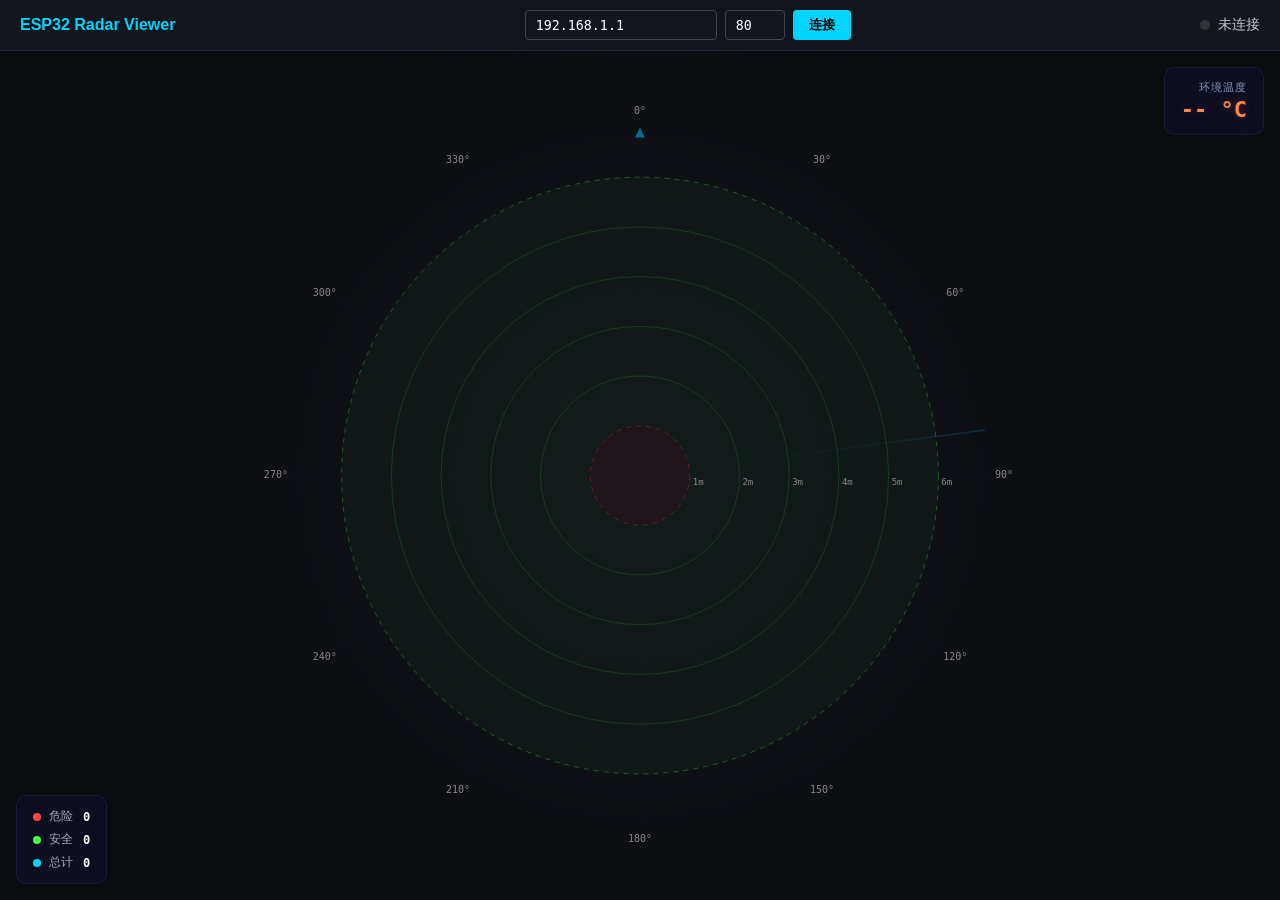
==== data/index.html @ a590099d "功能：引入了较为完整的Web服务，支持浏览器直接访问雷达视图； 重构：规范化了部分文件的命名；重写了README" ====
<!DOCTYPE html>
<html lang="zh-CN">
<head>
    <meta charset="UTF-8">
    <meta name="viewport" content="width=device-width, initial-scale=1.0">
    <title>ESP32 Radar Viewer</title>
    <link rel="stylesheet" href="style.css">
</head>
<body>
    <header>
        <div class="brand">ESP32 Radar Viewer</div>
        <div class="controls">
            <input type="text" id="ipInput" value="192.168.1.1" placeholder="IP">
            <input type="number" id="portInput" value="80" placeholder="Port" style="width:60px">
            <button id="connectBtn" class="btn-connect">连接</button>
        </div>
        <div class="status disconnected">
            <span class="dot"></span>
            <span id="statusText">未连接</span>
        </div>
    </header>
    <main>
        <canvas id="radar-canvas"></canvas>
        <div class="overlay temp-overlay">
            <div class="label">环境温度</div>
            <div class="value" id="tempDisplay">-- °C</div>
        </div>
        <div class="overlay stats-overlay">
            <div class="stat"><span class="stat-dot" style="background:#ff4444"></span>危险 <b id="statDanger">0</b></div>
            <div class="stat"><span class="stat-dot" style="background:#44ff44"></span>安全 <b id="statSafe">0</b></div>
            <div class="stat"><span class="stat-dot" style="background:#00d4ff"></span>总计 <b id="statTotal">0</b></div>
        </div>
    </main>
    <script src="script.js"></script>
</body>
</html>
---- data/style.css ----
:root {
    --bg: #0b0c10;
    --panel: rgba(20,22,29,0.95);
    --text: #c5c6c7;
    --accent: #00d4ff;
    --danger: #ff4444;
    --safe: #44ff44;
    --border: #1f2833;
}

* { margin: 0; padding: 0; box-sizing: border-box; }

body {
    background: var(--bg);
    color: var(--text);
    font-family: "Segoe UI", Roboto, Helvetica, Arial, sans-serif;
    height: 100vh;
    display: flex;
    flex-direction: column;
    overflow: hidden;
}

header {
    padding: 10px 20px;
    background: var(--panel);
    border-bottom: 1px solid var(--border);
    display: flex;
    align-items: center;
    justify-content: space-between;
    flex-shrink: 0;
}

.brand {
    font-weight: bold;
    font-size: 16px;
    color: var(--accent);
}

.controls {
    display: flex;
    gap: 8px;
}

input {
    background: #14161d;
    border: 1px solid #3e4450;
    color: #fff;
    padding: 6px 10px;
    border-radius: 4px;
    font-family: monospace;
    outline: none;
    transition: border-color 0.2s;
}
input:focus { border-color: var(--accent); }

button {
    padding: 6px 16px;
    border: none;
    border-radius: 4px;
    cursor: pointer;
    font-weight: bold;
    transition: opacity 0.2s;
}
button:hover { opacity: 0.9; }
.btn-connect    { background: var(--accent); color: #000; }
.btn-disconnect { background: var(--danger);  color: #fff; }

.status {
    font-size: 14px;
    display: flex;
    align-items: center;
    gap: 8px;
}

.dot {
    width: 10px; height: 10px;
    border-radius: 50%;
    background: #333;
}
.connected   .dot { background: var(--safe);  box-shadow: 0 0 8px var(--safe);  }
.connecting  .dot { background: #ffaa00;      animation: blink 0.8s infinite;     }
.error       .dot { background: var(--danger); box-shadow: 0 0 8px var(--danger); }
@keyframes blink { 0%,100% { opacity: 1; } 50% { opacity: 0.3; } }

main {
    flex: 1;
    position: relative;
    overflow: hidden;
    background: radial-gradient(circle at center, #13151b 0%, var(--bg) 70%);
}

canvas {
    display: block;
    width: 100%;
    height: 100%;
}

.overlay {
    position: absolute;
    background: rgba(15,15,40,0.75);
    backdrop-filter: blur(10px);
    border: 1px solid rgba(100,100,200,0.15);
    border-radius: 10px;
    padding: 12px 16px;
    pointer-events: none;
}

.temp-overlay {
    top: 16px; right: 16px;
    text-align: right;
}
.temp-overlay .label {
    font-size: 11px;
    color: #8899bb;
    text-transform: uppercase;
    letter-spacing: 1px;
    margin-bottom: 2px;
}
.temp-overlay .value {
    font-size: 22px;
    font-weight: 700;
    color: #ff8844;
    font-family: "SF Mono", Consolas, monospace;
    text-shadow: 0 0 10px rgba(255,136,68,0.25);
}

.stats-overlay {
    bottom: 16px; left: 16px;
    display: flex;
    flex-direction: column;
    gap: 6px;
}
.stat {
    display: flex;
    align-items: center;
    gap: 8px;
    font-size: 12px;
    color: #aab;
}
.stat-dot {
    width: 8px; height: 8px;
    border-radius: 50%;
    flex-shrink: 0;
}
.stat b {
    color: #fff;
    font-family: "SF Mono", Consolas, monospace;
    margin-left: 2px;
}
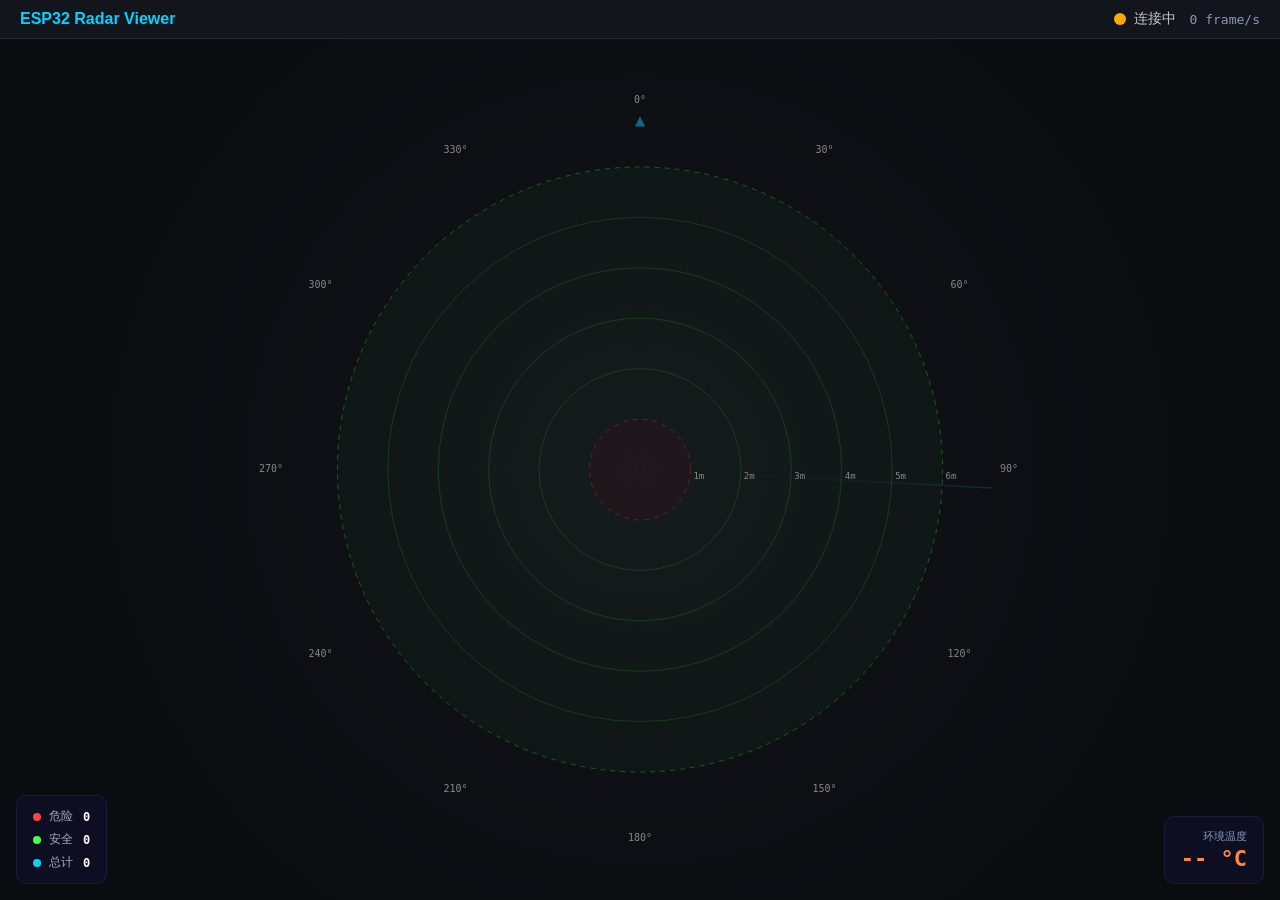
==== commit 7a6df6c6: "功能：调整Web页面，添加雷达点云与中心点的连线，调整状态栏信息，优化重连逻辑" ====
--- a/data/index.html
+++ b/data/index.html
@@ -9,14 +9,12 @@
 <body>
     <header>
         <div class="brand">ESP32 Radar Viewer</div>
-        <div class="controls">
-            <input type="text" id="ipInput" value="192.168.1.1" placeholder="IP">
-            <input type="number" id="portInput" value="80" placeholder="Port" style="width:60px">
-            <button id="connectBtn" class="btn-connect">连接</button>
-        </div>
-        <div class="status disconnected">
-            <span class="dot"></span>
-            <span id="statusText">未连接</span>
+        <div class="right-info">
+            <div class="status disconnected">
+                <span class="dot"></span>
+                <span id="statusText">未连接</span>
+            </div>
+            <span class="fps" id="fpsText">0 frame/s</span>
         </div>
     </header>
     <main>
@@ -26,9 +24,9 @@
             <div class="value" id="tempDisplay">-- °C</div>
         </div>
         <div class="overlay stats-overlay">
-            <div class="stat"><span class="stat-dot" style="background:#ff4444"></span>危险 <b id="statDanger">0</b></div>
-            <div class="stat"><span class="stat-dot" style="background:#44ff44"></span>安全 <b id="statSafe">0</b></div>
-            <div class="stat"><span class="stat-dot" style="background:#00d4ff"></span>总计 <b id="statTotal">0</b></div>
+            <div class="stat"><span class="stat-dot c-danger"></span>危险 <b id="statDanger">0</b></div>
+            <div class="stat"><span class="stat-dot c-safe"></span>安全 <b id="statSafe">0</b></div>
+            <div class="stat"><span class="stat-dot c-info"></span>总计 <b id="statTotal">0</b></div>
         </div>
     </main>
     <script src="script.js"></script>
--- a/data/style.css
+++ b/data/style.css
@@ -1,149 +1,25 @@
-:root {
-    --bg: #0b0c10;
-    --panel: rgba(20,22,29,0.95);
-    --text: #c5c6c7;
-    --accent: #00d4ff;
-    --danger: #ff4444;
-    --safe: #44ff44;
-    --border: #1f2833;
-}
-
-* { margin: 0; padding: 0; box-sizing: border-box; }
-
-body {
-    background: var(--bg);
-    color: var(--text);
-    font-family: "Segoe UI", Roboto, Helvetica, Arial, sans-serif;
-    height: 100vh;
-    display: flex;
-    flex-direction: column;
-    overflow: hidden;
-}
-
-header {
-    padding: 10px 20px;
-    background: var(--panel);
-    border-bottom: 1px solid var(--border);
-    display: flex;
-    align-items: center;
-    justify-content: space-between;
-    flex-shrink: 0;
-}
-
-.brand {
-    font-weight: bold;
-    font-size: 16px;
-    color: var(--accent);
-}
-
-.controls {
-    display: flex;
-    gap: 8px;
-}
-
-input {
-    background: #14161d;
-    border: 1px solid #3e4450;
-    color: #fff;
-    padding: 6px 10px;
-    border-radius: 4px;
-    font-family: monospace;
-    outline: none;
-    transition: border-color 0.2s;
-}
-input:focus { border-color: var(--accent); }
-
-button {
-    padding: 6px 16px;
-    border: none;
-    border-radius: 4px;
-    cursor: pointer;
-    font-weight: bold;
-    transition: opacity 0.2s;
-}
-button:hover { opacity: 0.9; }
-.btn-connect    { background: var(--accent); color: #000; }
-.btn-disconnect { background: var(--danger);  color: #fff; }
-
-.status {
-    font-size: 14px;
-    display: flex;
-    align-items: center;
-    gap: 8px;
-}
-
-.dot {
-    width: 10px; height: 10px;
-    border-radius: 50%;
-    background: #333;
-}
-.connected   .dot { background: var(--safe);  box-shadow: 0 0 8px var(--safe);  }
-.connecting  .dot { background: #ffaa00;      animation: blink 0.8s infinite;     }
-.error       .dot { background: var(--danger); box-shadow: 0 0 8px var(--danger); }
-@keyframes blink { 0%,100% { opacity: 1; } 50% { opacity: 0.3; } }
-
-main {
-    flex: 1;
-    position: relative;
-    overflow: hidden;
-    background: radial-gradient(circle at center, #13151b 0%, var(--bg) 70%);
-}
-
-canvas {
-    display: block;
-    width: 100%;
-    height: 100%;
-}
-
-.overlay {
-    position: absolute;
-    background: rgba(15,15,40,0.75);
-    backdrop-filter: blur(10px);
-    border: 1px solid rgba(100,100,200,0.15);
-    border-radius: 10px;
-    padding: 12px 16px;
-    pointer-events: none;
-}
-
-.temp-overlay {
-    top: 16px; right: 16px;
-    text-align: right;
-}
-.temp-overlay .label {
-    font-size: 11px;
-    color: #8899bb;
-    text-transform: uppercase;
-    letter-spacing: 1px;
-    margin-bottom: 2px;
-}
-.temp-overlay .value {
-    font-size: 22px;
-    font-weight: 700;
-    color: #ff8844;
-    font-family: "SF Mono", Consolas, monospace;
-    text-shadow: 0 0 10px rgba(255,136,68,0.25);
-}
-
-.stats-overlay {
-    bottom: 16px; left: 16px;
-    display: flex;
-    flex-direction: column;
-    gap: 6px;
-}
-.stat {
-    display: flex;
-    align-items: center;
-    gap: 8px;
-    font-size: 12px;
-    color: #aab;
-}
-.stat-dot {
-    width: 8px; height: 8px;
-    border-radius: 50%;
-    flex-shrink: 0;
-}
-.stat b {
-    color: #fff;
-    font-family: "SF Mono", Consolas, monospace;
-    margin-left: 2px;
-}
+*{margin:0;padding:0;box-sizing:border-box}
+body{background:#0b0c10;color:#c5c6c7;font-family:sans-serif;height:100vh;display:flex;flex-direction:column;overflow:hidden}
+header{padding:10px 20px;background:rgba(20,22,29,.95);border-bottom:1px solid #1f2833;display:flex;align-items:center;justify-content:space-between;flex-shrink:0}
+.brand{font-weight:700;font-size:16px;color:#00d4ff}
+.right-info{display:flex;align-items:center;gap:14px}
+.fps{font-family:monospace;font-size:13px;color:#8899bb;white-space:nowrap}
+.status{font-size:14px;display:flex;align-items:center;gap:8px}
+.dot{width:12px;height:12px;border-radius:50%;background:#333}
+.connected .dot{background:#44ff44}
+.connecting .dot{background:#ffaa00;animation:blink .8s infinite}
+.error .dot{background:#ff4444}
+@keyframes blink{0%,100%{opacity:1}50%{opacity:.3}}
+main{flex:1;position:relative;overflow:hidden;background:radial-gradient(circle at center,#13151b,#0b0c10 70%)}
+canvas{display:block;width:100%;height:100%}
+.overlay{position:absolute;background:rgba(15,15,40,.75);border:1px solid rgba(100,100,200,.15);border-radius:10px;padding:12px 16px;pointer-events:none}
+.temp-overlay{bottom:16px;right:16px;text-align:right}
+.temp-overlay .label{font-size:11px;color:#8899bb;margin-bottom:2px}
+.temp-overlay .value{font-size:22px;font-weight:700;color:#ff8844;font-family:monospace}
+.stats-overlay{bottom:16px;left:16px;display:flex;flex-direction:column;gap:6px}
+.stat{display:flex;align-items:center;gap:8px;font-size:12px;color:#aab}
+.stat-dot{width:8px;height:8px;border-radius:50%;flex-shrink:0}
+.stat b{color:#fff;font-family:monospace;margin-left:2px}
+.c-danger{background:#ff4444}
+.c-safe{background:#44ff44}
+.c-info{background:#00d4ff}
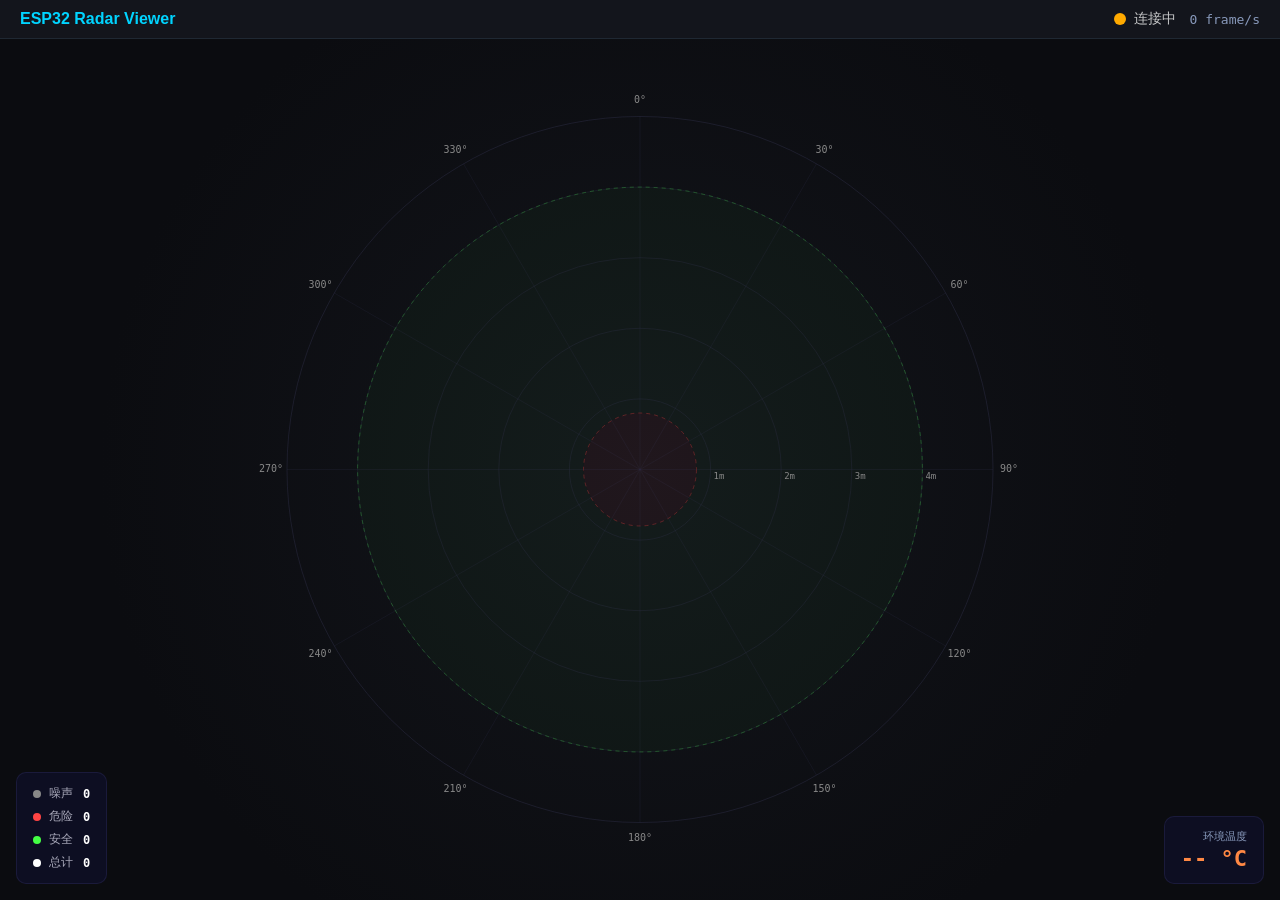
==== commit 79519875: "修复：初步调整APF法的参数，修复由斥力增益等过高造成的cmd变化极微问题" ====
--- a/data/index.html
+++ b/data/index.html
@@ -24,9 +24,10 @@
             <div class="value" id="tempDisplay">-- °C</div>
         </div>
         <div class="overlay stats-overlay">
+            <div class="stat"><span class="stat-dot c-noise"></span>噪声 <b id="statNoise">0</b></div>
             <div class="stat"><span class="stat-dot c-danger"></span>危险 <b id="statDanger">0</b></div>
             <div class="stat"><span class="stat-dot c-safe"></span>安全 <b id="statSafe">0</b></div>
-            <div class="stat"><span class="stat-dot c-info"></span>总计 <b id="statTotal">0</b></div>
+            <div class="stat"><span class="stat-dot c-total"></span>总计 <b id="statTotal">0</b></div>
         </div>
     </main>
     <script src="script.js"></script>
--- a/data/style.css
+++ b/data/style.css
@@ -20,6 +20,7 @@
 .stat{display:flex;align-items:center;gap:8px;font-size:12px;color:#aab}
 .stat-dot{width:8px;height:8px;border-radius:50%;flex-shrink:0}
 .stat b{color:#fff;font-family:monospace;margin-left:2px}
+.c-noise{background:#888}
 .c-danger{background:#ff4444}
 .c-safe{background:#44ff44}
-.c-info{background:#00d4ff}
+.c-total{background:#fff}
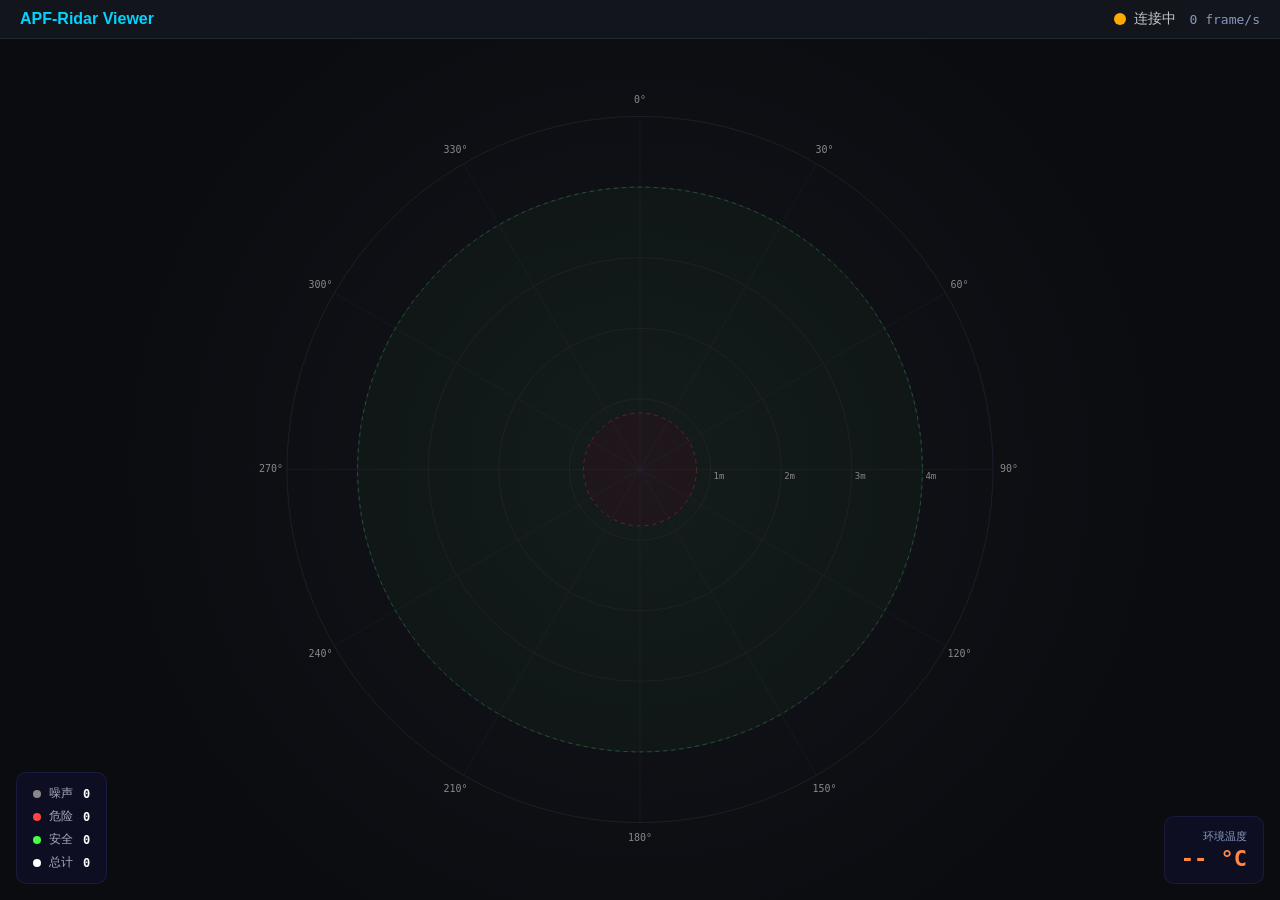
==== commit 221bd873: "功能：添加前向120°范围内的追加引导矢量； 优化：调整部分注释，并删除冗余代码" ====
--- a/data/index.html
+++ b/data/index.html
@@ -3,12 +3,12 @@
 <head>
     <meta charset="UTF-8">
     <meta name="viewport" content="width=device-width, initial-scale=1.0">
-    <title>ESP32 Radar Viewer</title>
+    <title>APF-Ridar Viewer</title>
     <link rel="stylesheet" href="style.css">
 </head>
 <body>
     <header>
-        <div class="brand">ESP32 Radar Viewer</div>
+        <div class="brand">APF-Ridar Viewer</div>
         <div class="right-info">
             <div class="status disconnected">
                 <span class="dot"></span>
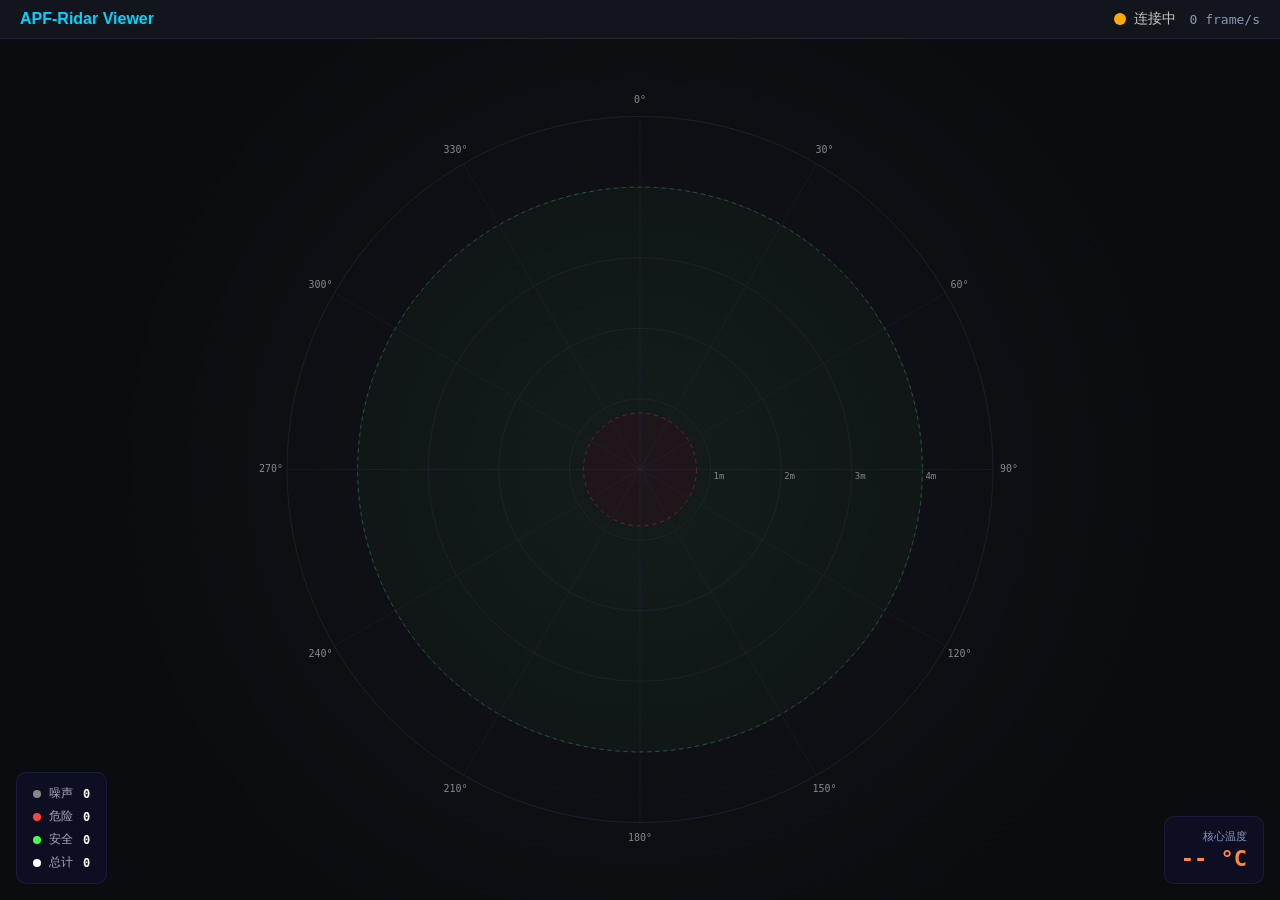
==== commit 22b59491: "功能：调用板载GPIO48的WS2812灯珠，提供了CPU占用率显示功能（虽然实际一直保持在3%左右）；调整：由于DS28B12模块失效，改用板载温度传感器，直接测试核心温度；优化：（失败）尝试优化网" ====
--- a/data/index.html
+++ b/data/index.html
@@ -20,7 +20,7 @@
     <main>
         <canvas id="radar-canvas"></canvas>
         <div class="overlay temp-overlay">
-            <div class="label">环境温度</div>
+            <div class="label">核心温度</div>
             <div class="value" id="tempDisplay">-- °C</div>
         </div>
         <div class="overlay stats-overlay">
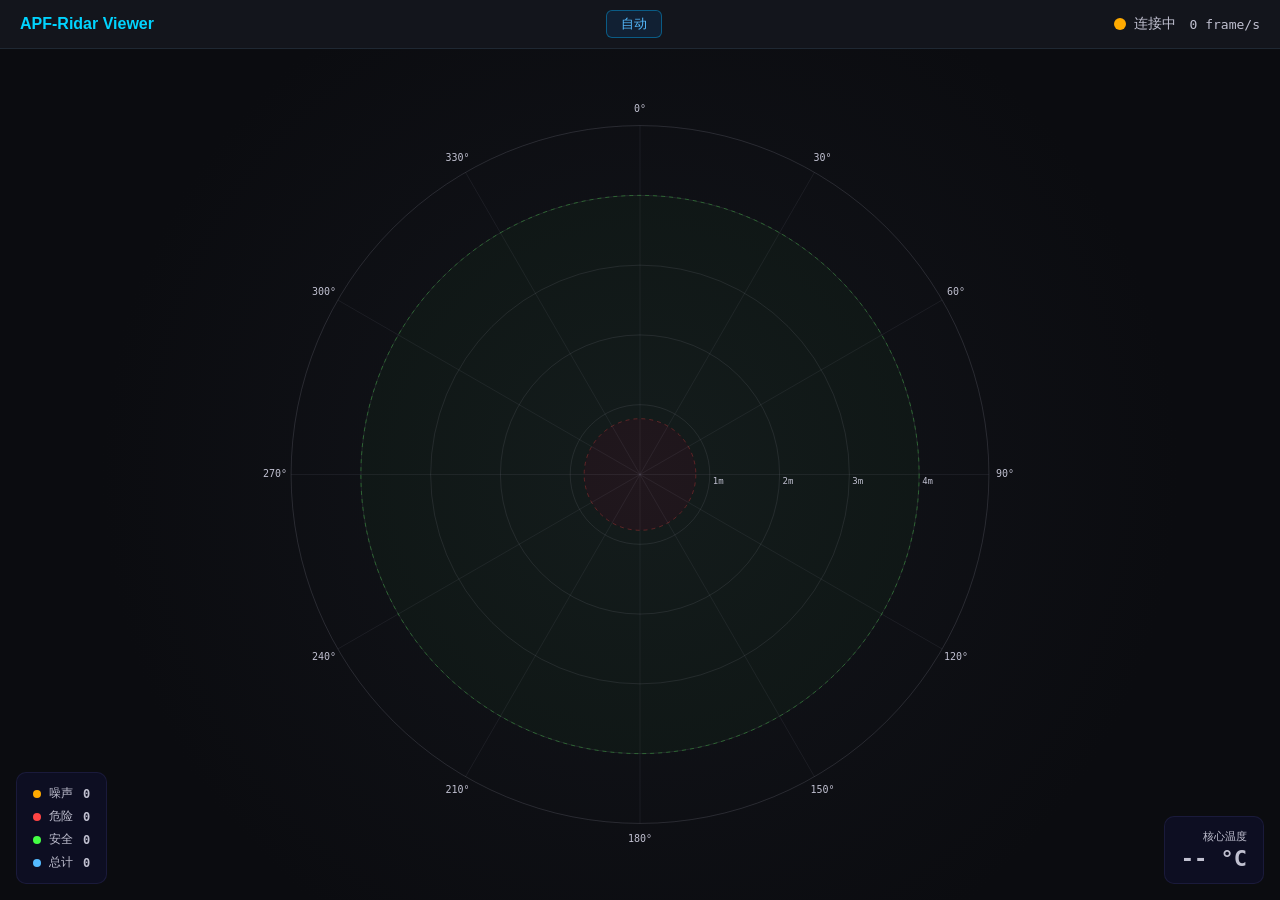
==== commit 13aad1c4: "功能：添加手动/自动模式切换功能，手动模式下可以拖动雷达图摇杆直接发送cmd流，用以控制小车行进" ====
--- a/data/index.html
+++ b/data/index.html
@@ -9,6 +9,7 @@
 <body>
     <header>
         <div class="brand">APF-Ridar Viewer</div>
+        <button id="modeToggle" class="mode-btn">自动</button>
         <div class="right-info">
             <div class="status disconnected">
                 <span class="dot"></span>
--- a/data/style.css
+++ b/data/style.css
@@ -1,9 +1,10 @@
 *{margin:0;padding:0;box-sizing:border-box}
-body{background:#0b0c10;color:#c5c6c7;font-family:sans-serif;height:100vh;display:flex;flex-direction:column;overflow:hidden}
-header{padding:10px 20px;background:rgba(20,22,29,.95);border-bottom:1px solid #1f2833;display:flex;align-items:center;justify-content:space-between;flex-shrink:0}
+html,body{height:100%;overflow:hidden;overscroll-behavior:none;-webkit-overflow-scrolling:auto}
+body{background:#0b0c10;color:#c0c0d0;font-family:sans-serif;display:flex;flex-direction:column}
+header{padding:10px 20px;background:rgba(20,22,29,.95);border-bottom:1px solid #1f2833;display:flex;align-items:center;justify-content:space-between;gap:12px;flex-shrink:0}
 .brand{font-weight:700;font-size:16px;color:#00d4ff}
 .right-info{display:flex;align-items:center;gap:14px}
-.fps{font-family:monospace;font-size:13px;color:#8899bb;white-space:nowrap}
+.fps{font-family:monospace;font-size:13px;white-space:nowrap}
 .status{font-size:14px;display:flex;align-items:center;gap:8px}
 .dot{width:12px;height:12px;border-radius:50%;background:#333}
 .connected .dot{background:#44ff44}
@@ -11,16 +12,20 @@
 .error .dot{background:#ff4444}
 @keyframes blink{0%,100%{opacity:1}50%{opacity:.3}}
 main{flex:1;position:relative;overflow:hidden;background:radial-gradient(circle at center,#13151b,#0b0c10 70%)}
-canvas{display:block;width:100%;height:100%}
+canvas{display:block;width:100%;height:100%;touch-action:none;user-select:none;-webkit-user-select:none;-webkit-touch-callout:none}
 .overlay{position:absolute;background:rgba(15,15,40,.75);border:1px solid rgba(100,100,200,.15);border-radius:10px;padding:12px 16px;pointer-events:none}
 .temp-overlay{bottom:16px;right:16px;text-align:right}
-.temp-overlay .label{font-size:11px;color:#8899bb;margin-bottom:2px}
-.temp-overlay .value{font-size:22px;font-weight:700;color:#ff8844;font-family:monospace}
+.temp-overlay .label{font-size:11px;margin-bottom:2px}
+.temp-overlay .value{font-size:22px;font-weight:700;font-family:monospace}
 .stats-overlay{bottom:16px;left:16px;display:flex;flex-direction:column;gap:6px}
-.stat{display:flex;align-items:center;gap:8px;font-size:12px;color:#aab}
+.stat{display:flex;align-items:center;gap:8px;font-size:12px}
 .stat-dot{width:8px;height:8px;border-radius:50%;flex-shrink:0}
-.stat b{color:#fff;font-family:monospace;margin-left:2px}
-.c-noise{background:#888}
+.stat b{font-weight:700;font-family:monospace;margin-left:2px}
+.c-noise{background:#ffaa00}
 .c-danger{background:#ff4444}
 .c-safe{background:#44ff44}
-.c-total{background:#fff}
+.c-total{background:#55bbff}
+.mode-btn{padding:4px 14px;border:1px solid rgba(0,180,255,.4);border-radius:6px;background:rgba(0,140,255,.10);color:#55bbff;font-size:13px;font-family:monospace;cursor:pointer;transition:all .25s;flex-shrink:0;white-space:nowrap}
+.mode-btn:hover{border-color:rgba(0,180,255,.7);color:#88ccff}
+.mode-btn.manual{border-color:rgba(255,68,68,.4);background:rgba(255,50,0,.10);color:#ff6644}
+.mode-btn.manual:hover{border-color:rgba(255,68,68,.7);color:#ff8855}
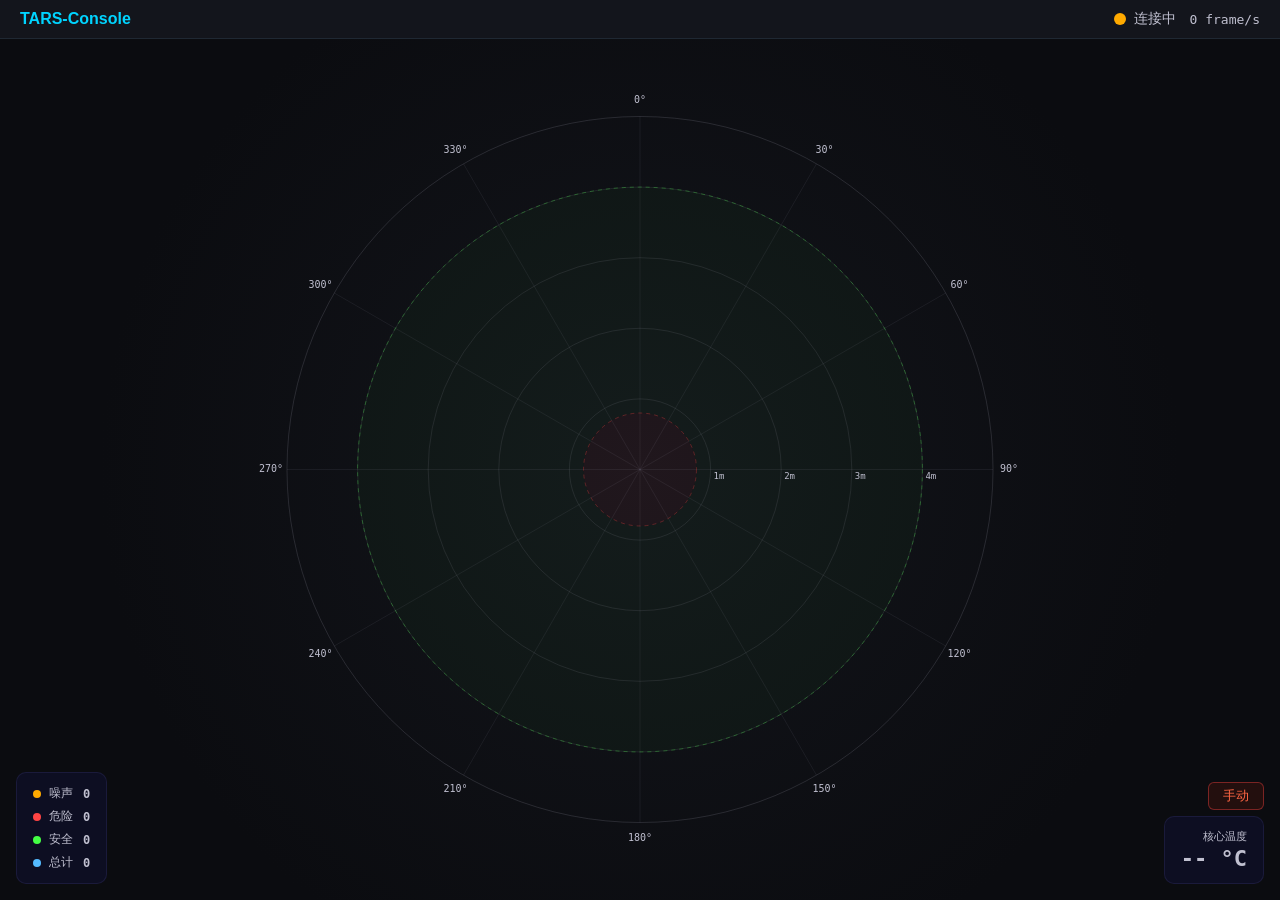
==== commit 5dce9c60: "调整：引入VFH算法作为APF算法中引力的来源（未经测试），并进行了诸多优化（IP地址防冲突、Web页面优化、初始状态调整等）" ====
--- a/data/index.html
+++ b/data/index.html
@@ -3,13 +3,12 @@
 <head>
     <meta charset="UTF-8">
     <meta name="viewport" content="width=device-width, initial-scale=1.0">
-    <title>APF-Ridar Viewer</title>
+    <title>TARS-Console</title>
     <link rel="stylesheet" href="style.css">
 </head>
 <body>
     <header>
-        <div class="brand">APF-Ridar Viewer</div>
-        <button id="modeToggle" class="mode-btn">自动</button>
+        <div class="brand">TARS-Console</div>
         <div class="right-info">
             <div class="status disconnected">
                 <span class="dot"></span>
@@ -20,6 +19,7 @@
     </header>
     <main>
         <canvas id="radar-canvas"></canvas>
+        <button id="modeToggle" class="mode-btn">手动</button>
         <div class="overlay temp-overlay">
             <div class="label">核心温度</div>
             <div class="value" id="tempDisplay">-- °C</div>
--- a/data/style.css
+++ b/data/style.css
@@ -25,7 +25,7 @@
 .c-danger{background:#ff4444}
 .c-safe{background:#44ff44}
 .c-total{background:#55bbff}
-.mode-btn{padding:4px 14px;border:1px solid rgba(0,180,255,.4);border-radius:6px;background:rgba(0,140,255,.10);color:#55bbff;font-size:13px;font-family:monospace;cursor:pointer;transition:all .25s;flex-shrink:0;white-space:nowrap}
+.mode-btn{position:absolute;bottom:90px;right:16px;padding:4px 14px;border:1px solid rgba(0,180,255,.4);border-radius:6px;background:rgba(0,140,255,.10);color:#55bbff;font-size:13px;font-family:monospace;cursor:pointer;transition:all .25s;white-space:nowrap;z-index:1}
 .mode-btn:hover{border-color:rgba(0,180,255,.7);color:#88ccff}
 .mode-btn.manual{border-color:rgba(255,68,68,.4);background:rgba(255,50,0,.10);color:#ff6644}
 .mode-btn.manual:hover{border-color:rgba(255,68,68,.7);color:#ff8855}
